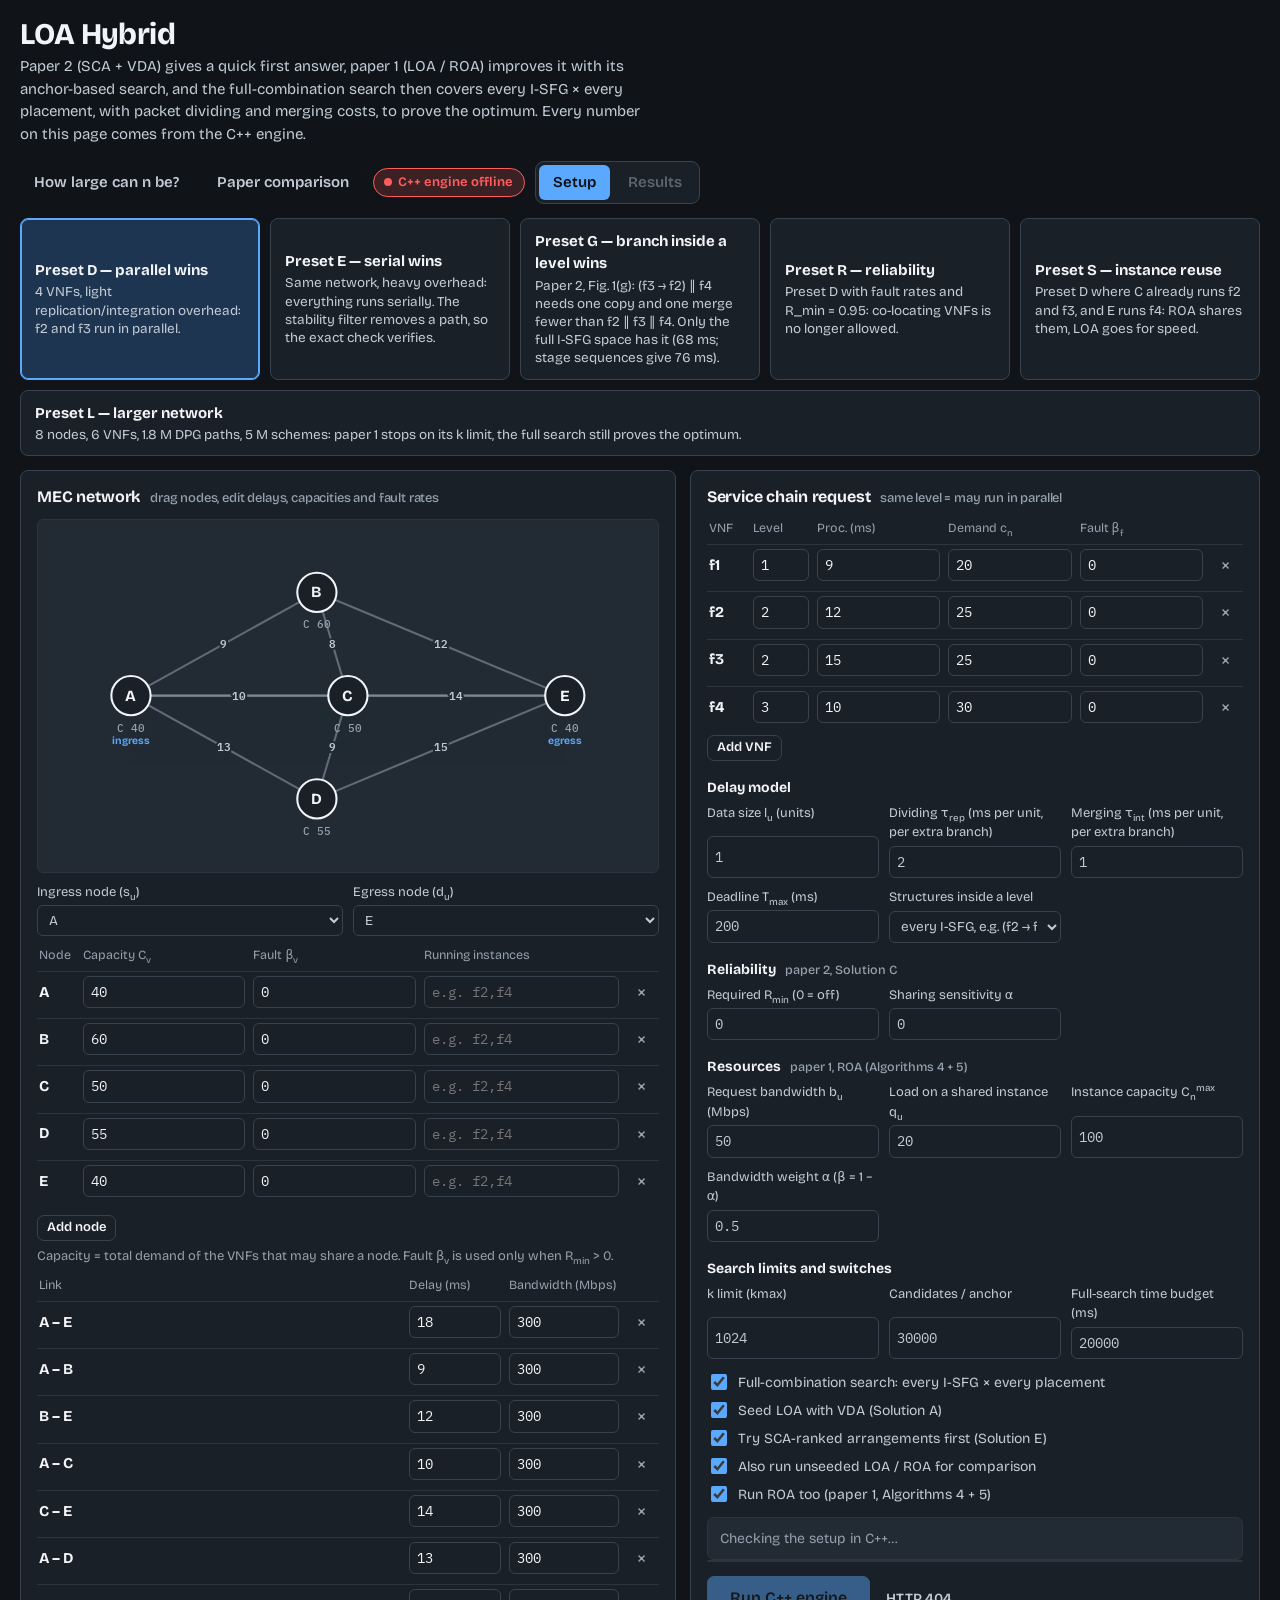
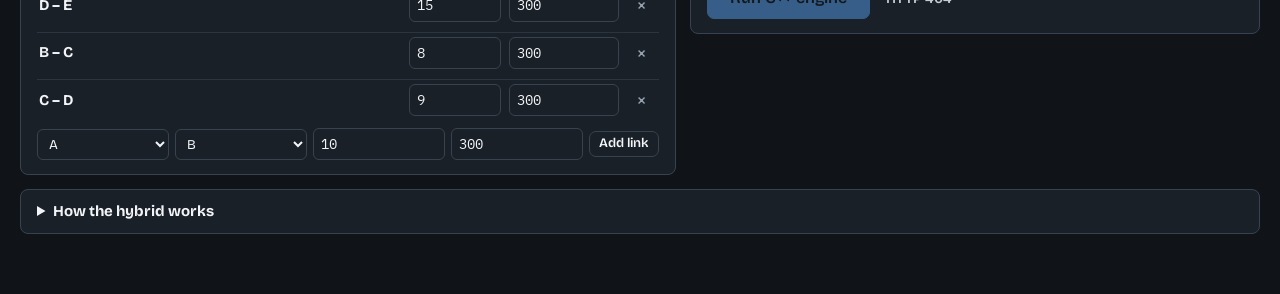
==== web/index.html @ e1541a7d "LOA hybrid: paper 1 (LOA/ROA) + paper 2 (SCA/VDA) with full-combination search C++ engine (cpp/) and" ====
<!DOCTYPE html>
<html lang="en">
<head>
  <meta charset="UTF-8">
  <meta name="viewport" content="width=device-width, initial-scale=1, viewport-fit=cover">
  <title>LOA Hybrid</title>
  <meta name="description" content="Paper 1 (LOA / ROA) merged with paper 2 (I-SFG, SCA + VDA): enter a MEC network and service chain, the C++ engine searches every I-SFG × placement and certifies the optimum.">

  <!-- Fonts -->
  <link rel="preconnect" href="https://fonts.googleapis.com">
  <link href="https://fonts.googleapis.com/css2?family=Bricolage+Grotesque:opsz,wght@12..96,400;12..96,600;12..96,700;12..96,750&family=IBM+Plex+Mono:wght@500;600;700&display=swap" rel="stylesheet">

  <!-- Styles -->
  <link rel="stylesheet" href="css/styles.css">
</head>
<body>
<div class="wrap">

  <!-- ═══════════════════════ HEADER ═══════════════════════ -->
  <header class="top">
    <div>
      <h1>LOA Hybrid</h1>
      <p>Paper 2 (SCA + VDA) gives a quick first answer, paper 1 (LOA / ROA) improves it with
        its anchor-based search, and the full-combination search then covers every I-SFG
        × every placement, with packet dividing and merging costs, to prove the optimum.
        Every number on this page comes from the C++ engine.</p>
    </div>
    <div class="topright">
      <a class="navlink" href="feasibility.html">How large can n be?</a>
      <a class="navlink" href="results.html">Paper comparison</a>
      <span class="engine" id="engine" data-state="wait">Checking C++ engine…</span>
      <nav class="modes" aria-label="View">
        <button id="modeSetup" aria-current="true">Setup</button>
        <button id="modeResult" disabled>Results</button>
      </nav>
    </div>
  </header>

  <!-- ═══════════════════════ SETUP ════════════════════════ -->
  <section id="setup">

    <!-- Preset Cards -->
    <div class="presets" id="presets"></div>

    <div class="grid2">

      <!-- Network Editor -->
      <section class="panel">
        <h2>MEC network <small>drag nodes, edit delays, capacities and fault rates</small></h2>
        <svg id="netEdit" class="canvas edit" viewBox="0 0 600 340"
             role="img" aria-label="MEC network editor"></svg>
        <div class="endpoints">
          <label><span>Ingress node (s<sub>u</sub>)</span>
            <select class="num" id="selSrc" data-bind="src"></select>
          </label>
          <label><span>Egress node (d<sub>u</sub>)</span>
            <select class="num" id="selDst" data-bind="dst"></select>
          </label>
        </div>
        <div class="rows" id="nodeRows"></div>
        <div class="hint">Capacity = total demand of the VNFs that may share a node. Fault β<sub>v</sub> is used only when R<sub>min</sub> &gt; 0.</div>
        <div class="rows" id="linkRows"></div>
        <div class="addrow" id="linkAdd"></div>
      </section>

      <!-- Service Chain Editor -->
      <section class="panel">
        <h2>Service chain request <small>same level = may run in parallel</small></h2>
        <div class="rows" id="vnfRows"></div>
        <div class="addrow">
          <button class="btn sm" data-act="addVnf">Add VNF</button>
        </div>

        <h3 class="subh">Delay model</h3>
        <div class="params" id="params"></div>

        <h3 class="subh">Reliability <small>paper 2, Solution C</small></h3>
        <div class="params" id="relParams"></div>

        <h3 class="subh">Resources <small>paper 1, ROA (Algorithms 4 + 5)</small></h3>
        <div class="params" id="resParams"></div>

        <h3 class="subh">Search limits and switches</h3>
        <div class="params" id="limParams"></div>
        <div class="toggles" id="toggles"></div>

        <div class="summary" id="summary"></div>
        <div class="tbl-wrap" id="space"></div>
        <div style="margin-top:14px">
          <button class="btn primary big" id="runBtn" data-act="run">Run C++ engine</button>
          <span class="runmsg" id="runMsg"></span>
        </div>
      </section>

    </div><!-- .grid2 -->
  </section><!-- #setup -->

  <!-- ═══════════════════════ RESULTS ══════════════════════ -->
  <section id="result" hidden>

    <!-- Bar -->
    <div class="deck">
      <button class="btn" data-act="toSetup">Back to setup</button>
      <button class="btn primary" data-act="run">Run again</button>
      <span class="sp"></span>
      <span class="count" id="runInfo"></span>
    </div>

    <!-- Key stats -->
    <div class="stats" id="stats"></div>

    <div class="dgrid">
      <!-- Left column -->
      <div class="stack">
        <section class="panel narr" id="cert"></section>
        <section class="panel">
          <div class="tabs" id="tabs"></div>
          <div class="vis" id="vis"></div>
        </section>
      </div>

      <!-- Right column -->
      <div class="stack">
        <section class="panel lm" id="lm"></section>
        <section class="panel">
          <h2>Improved solution flow <small>what ran, in which C++ file</small></h2>
          <div id="flow"></div>
        </section>
      </div>
    </div>

    <!-- ROA: resource-minimising scheme -->
    <div class="dgrid mt" id="roaGrid">
      <section class="panel narr" id="certRes"></section>
      <section class="panel lm" id="lmRes"></section>
    </div>

    <!-- Full-combination search -->
    <section class="panel mt" id="fullPanel">
      <h2>Full-combination search <small>every I-SFG × every placement, branch and bound (full.cpp)</small></h2>
      <div id="full"></div>
    </section>

    <!-- Comparison -->
    <section class="panel mt">
      <h2>Paper 1 vs paper 2 vs full search <small>latency from evalScheme(), resources from resourceCost()</small></h2>
      <div class="tbl-wrap" id="cmp"></div>
    </section>

    <div class="grid2 mt">
      <!-- Seed effect -->
      <section class="panel">
        <h2>Effect of the VDA seed <small>Solution A: LOA with vs without the seed</small></h2>
        <div id="seedFx"></div>
      </section>

      <!-- LOA trace -->
      <section class="panel">
        <h2>Search trace <small>events reported by loa.cpp (LOA and ROA)</small></h2>
        <div class="tabs" id="traceTabs"></div>
        <div class="tbl-wrap" id="trace"></div>
      </section>
    </div>

    <!-- Raw report -->
    <details class="notes">
      <summary>Raw C++ report (JSON returned by /api/run)</summary>
      <pre class="raw" id="raw"></pre>
    </details>

  </section><!-- #result -->

  <!-- ═══════════════════════ NOTES ════════════════════════ -->
  <details class="notes">
    <summary>How the hybrid works</summary>
    <ul>
      <li><b>1. Model</b> (<code>model.cpp</code>): Floyd-Warshall shortest delays, dependency levels,
        every I-SFG of each level (series-parallel: e.g. (f2 → f3) ∥ f4, paper 2 Fig. 1), and the
        number of DPG paths. Latency = longest branch of link delay + μ·l<sub>u</sub> +
        (out − 1)·τ<sub>rep</sub>·l<sub>u</sub> (dividing) + (in − 1)·τ<sub>int</sub>·l<sub>u</sub> (merging).</li>
      <li><b>2. Seed</b> (<code>sca_vda.cpp</code>): SCA picks the I-SFG with the lowest
        placement-free delay; VDA places VNFs greedily near their predecessors.</li>
      <li><b>3. LOA / ROA</b> (<code>loa.cpp</code>, paper 1): k cheapest DPG paths → feasibility →
        stability filter → coverage → anchors → prune when the next path is costlier than the best.
        The anchor's VNFs keep their hosts, so only part of the space is looked at.</li>
      <li><b>4. Full search</b> (<code>full.cpp</code>): every I-SFG (in order of its placement-free
        delay) × every placement, branch and bound, starting from the best of steps 2 and 3.</li>
      <li><b>5. Certify</b> (<code>hybrid.cpp</code>):
        <i>Optimal</i> when the full search finished;
        <i>Optimal (proven)</i> when it hit its time budget but LOA stopped on its own bound (latency only);
        <i>Bounded</i> otherwise: the best scheme found, with paper 2's Theorem 1 bound.</li>
    </ul>
  </details>

</div><!-- .wrap -->

<!-- ═══════════════════════ SCRIPTS ══════════════════════════ -->
<!--
  Load order matters — each file depends on the globals from the file above it:
    presets.js  → PRESETS
    api.js      → checkEngine, runEngine        (talks to the C++ server)
    render.js   → result renderers              (reads REPORT, RUNCFG)
    ui.js       → setup forms + event delegation
    main.js     → global state + bootstrap
-->
<script src="data/presets.js"></script>
<script src="js/api.js"></script>
<script src="js/render.js"></script>
<script src="js/ui.js"></script>
<script src="js/main.js"></script>

</body>
</html>
---- web/css/styles.css ----
/* =============================================================
   LOA Hybrid - styles
   Dark (night) theme is the default. Add data-theme="light" on
   <html> to get the light colours back.
   ============================================================= */

:root {
  box-sizing: border-box;
  padding-top: env(safe-area-inset-top, 0px);
  padding-bottom: env(safe-area-inset-bottom, 0px);
  color-scheme: dark;

  --bg: #101418;
  --grid: transparent;
  --panel: #1a2027;
  --panel2: #222a33;
  --ink: #f2f4f7;
  --ink2: #c3ccd6;
  --ink3: #95a1ae;
  --rule: #39434f;
  --rule2: #2c353f;
  --brand: #5aa9ff;
  --brand-soft: #1d3550;
  --on-brand: #0b0f13;
  --anchor: #ff9640;
  --anchor-soft: #47301c;
  --teal: #2fe0d2;
  --teal-soft: #163f3c;
  --violet: #b99bff;
  --violet-soft: #33295a;
  --pnew: #ff6fae;
  --pnew-soft: #4d2236;
  --best: #5ee06a;
  --best-soft: #1b4223;
  --omega: #ff5c5c;
  --omega-soft: rgba(255, 92, 92, .18);
  --conf: #ffd23f;
  --conf-soft: #4a3e14;
  --infeas: #8e9aa8;
  --infeas-soft: #262e38;
  --shadow: none;
}

:root[data-theme="light"] {
  color-scheme: light;
  --bg: #EDF0F4;
  --grid: transparent;
  --panel: #FFFFFF;
  --panel2: #F4F6F9;
  --ink: #121C2A;
  --ink2: #465568;
  --ink3: #6B7888;
  --rule: #D3DAE3;
  --rule2: #E6EBF1;
  --brand: #1f5fd6;
  --brand-soft: #E3E8FB;
  --on-brand: #FFFFFF;
  --anchor: #E0520C;
  --anchor-soft: #FCE9DE;
  --teal: #0B8A84;
  --teal-soft: #DDF2F0;
  --violet: #6C47D6;
  --violet-soft: #EAE4FA;
  --pnew: #C2255C;
  --pnew-soft: #F9E1EA;
  --best: #1B9A49;
  --best-soft: #DDF3E5;
  --omega: #D64545;
  --omega-soft: rgba(214, 69, 69, .10);
  --conf: #B98100;
  --conf-soft: #F8EDCB;
  --infeas: #8B96A5;
  --infeas-soft: #ECEFF3;
  --shadow: none;
}

/* ---------- Base Reset ---------- */
*, *::before, *::after { box-sizing: inherit; }

html {
  scroll-padding-top: env(safe-area-inset-top, 0px);
  -webkit-text-size-adjust: 100%;
}

body {
  margin: 0;
  background: var(--bg);
  color: var(--ink);
  background-image:
    linear-gradient(var(--grid) 1px, transparent 1px),
    linear-gradient(90deg, var(--grid) 1px, transparent 1px);
  background-size: 24px 24px;
  font: 15px/1.5 "Bricolage Grotesque", ui-sans-serif, system-ui, -apple-system, "Segoe UI", Roboto, sans-serif;
  font-optical-sizing: auto;
}

code, .mono, .hop, .pc, .ln, .tx {
  font-family: "IBM Plex Mono", ui-monospace, SFMono-Regular, Menlo, Consolas, monospace;
}

h1, h2, h3, p { margin: 0; }
button, input, select { font: inherit; color: inherit; }
button { cursor: pointer; }
:focus-visible { outline: 2px solid var(--brand); outline-offset: 2px; }
sub, sup { line-height: 0; font-size: .75em; }
[hidden] { display: none !important; }

/* ---------- Layout ---------- */
.wrap {
  max-width: 1480px;
  margin: 0 auto;
  padding: 18px 20px 60px;
}

.top {
  display: flex;
  align-items: flex-end;
  justify-content: space-between;
  gap: 16px;
  flex-wrap: wrap;
  margin-bottom: 14px;
}

.top h1 {
  font-size: 30px;
  font-weight: 750;
  letter-spacing: -.02em;
  line-height: 1.1;
}

.top p {
  color: var(--ink2);
  max-width: 62ch;
  margin-top: 4px;
}

/* ---------- View Mode Toggle ---------- */
.modes {
  display: flex;
  gap: 4px;
  background: var(--panel);
  border: 1px solid var(--rule);
  border-radius: 9px;
  padding: 3px;
}

.modes button {
  border: 0;
  background: none;
  padding: 6px 14px;
  border-radius: 6px;
  font-weight: 600;
  color: var(--ink2);
}

.modes button[aria-current="true"] {
  background: var(--brand);
  color: var(--on-brand);
}

.modes button:disabled {
  opacity: .4;
  cursor: default;
}

/* ---------- Panel ---------- */
.panel {
  background: var(--panel);
  border: 1px solid var(--rule);
  border-radius: 8px;
  padding: 14px 16px;
  box-shadow: var(--shadow);
}

.panel > h2 {
  font-size: 16px;
  font-weight: 700;
  letter-spacing: -.01em;
  margin-bottom: 10px;
}

.panel h2 small {
  font-weight: 500;
  color: var(--ink3);
  font-size: 13px;
  margin-left: 6px;
}

.muted { color: var(--ink3); }

.grid2 {
  display: grid;
  grid-template-columns: minmax(0, 1.15fr) minmax(0, 1fr);
  gap: 14px;
  align-items: start;
}

.stack {
  display: grid;
  gap: 14px;
}

/* ---------- Buttons ---------- */
.btn {
  border: 1px solid var(--rule);
  background: var(--panel);
  border-radius: 7px;
  padding: 7px 13px;
  font-weight: 600;
  line-height: 1.2;
}

.btn:hover { border-color: var(--ink3); }
.btn.primary { background: var(--brand); border-color: var(--brand); color: var(--on-brand); }
.btn.primary:hover { filter: brightness(1.08); }
.btn.big { padding: 11px 22px; font-size: 16px; }
.btn:disabled { opacity: .45; cursor: default; }
.btn.sm { padding: 4px 9px; font-size: 13px; }
.btn.ghost { border-color: transparent; background: transparent; color: var(--ink2); }
.btn.ghost:hover { background: var(--panel2); }

/* ---------- Setup Section ---------- */
.presets {
  display: flex;
  gap: 10px;
  flex-wrap: wrap;
  margin-bottom: 14px;
}

.preset {
  flex: 1 1 240px;
  text-align: left;
  background: var(--panel);
  border: 1px solid var(--rule);
  border-radius: 8px;
  padding: 11px 14px;
}

.preset b { display: block; font-size: 15px; }

.preset span {
  color: var(--ink2);
  font-size: 13.5px;
  line-height: 1.35;
  display: block;
  margin-top: 2px;
}

.preset[aria-pressed="true"] {
  border-color: var(--brand);
  box-shadow: inset 0 0 0 1px var(--brand);
  background: var(--brand-soft);
}

/* ---------- Network Canvas ---------- */
.canvas {
  width: 100%;
  height: auto;
  display: block;
  background: var(--panel2);
  border: 1px solid var(--rule2);
  border-radius: 6px;
  touch-action: none;
}

/* ---------- Form Rows ---------- */
.rows { display: grid; gap: 6px; margin-top: 10px; }

.rowh {
  display: grid;
  gap: 8px;
  align-items: center;
  color: var(--ink3);
  font-size: 12.5px;
  padding: 0 2px;
}

.r {
  display: grid;
  gap: 8px;
  align-items: center;
  padding: 4px 2px;
  border-top: 1px solid var(--rule2);
}

.rn { grid-template-columns: 36px 1fr 30px; }
.rl { grid-template-columns: 1fr 92px 30px; }
.rv { grid-template-columns: 36px 64px 1fr 1fr 30px; }
.nm { font-weight: 700; }

.num {
  width: 100%;
  min-width: 0;
  border: 1px solid var(--rule);
  background: var(--panel);
  border-radius: 6px;
  padding: 5px 7px;
  font-family: "IBM Plex Mono", monospace;
  font-size: 13.5px;
}

select.num { font-family: inherit; }

.x {
  border: 0;
  background: none;
  color: var(--ink3);
  font-size: 18px;
  line-height: 1;
  border-radius: 5px;
  height: 26px;
}

.x:hover { background: var(--panel2); color: var(--omega); }

.addrow {
  display: flex;
  gap: 6px;
  align-items: center;
  margin-top: 8px;
  flex-wrap: wrap;
}

.addrow .num { width: auto; flex: 1 1 60px; }

.endpoints {
  display: grid;
  grid-template-columns: 1fr 1fr;
  gap: 10px;
  margin-top: 10px;
}

.endpoints label, .params label {
  display: grid;
  gap: 3px;
  font-size: 13px;
  color: var(--ink2);
}

.params {
  display: grid;
  grid-template-columns: repeat(3, 1fr);
  gap: 10px;
  margin-top: 12px;
}

.summary {
  margin-top: 12px;
  padding: 10px 12px;
  border-radius: 7px;
  background: var(--panel2);
  border: 1px solid var(--rule2);
  font-size: 14px;
}

.summary .dep {
  font-family: "IBM Plex Mono", monospace;
  font-size: 15px;
  font-weight: 500;
  margin: 2px 0 6px;
}

.err { color: var(--omega); font-weight: 600; }
.warn { color: var(--conf); }
.hint { font-size: 13px; color: var(--ink3); margin-top: 6px; }

/* ---------- Network SVG ---------- */
.lk { stroke: var(--ink3); stroke-width: 2; opacity: .55; }

.lkl {
  font: 600 11px "IBM Plex Mono", monospace;
  fill: var(--ink2);
  paint-order: stroke;
  stroke: var(--panel2);
  stroke-width: 4px;
  stroke-linejoin: round;
  text-anchor: middle;
}

.nd circle { fill: var(--panel); stroke: var(--ink); stroke-width: 2; }
.nd .nn { font: 700 15px "Bricolage Grotesque", sans-serif; fill: var(--ink); text-anchor: middle; dominant-baseline: central; }
.nd .cp { font: 500 10.5px "IBM Plex Mono", monospace; fill: var(--ink3); text-anchor: middle; }
.nd .role { font: 700 10px "Bricolage Grotesque", sans-serif; fill: var(--brand); text-anchor: middle; }
.nd.over circle { stroke: var(--omega); }
.nd .use { font: 600 10.5px "IBM Plex Mono", monospace; fill: var(--ink2); text-anchor: middle; }
.nd .use.bad { fill: var(--omega); }
.canvas.edit .nd { cursor: grab; }

.rt { stroke: var(--ink); stroke-width: 6; stroke-linecap: round; opacity: .28; }
.rt.hl { stroke: var(--anchor); opacity: .55; }
.rt.hv { stroke: var(--brand); opacity: .6; }
.rt.sch { stroke: var(--best); stroke-width: 4; opacity: .35; }
.rt.crit { stroke: var(--best); stroke-width: 7; opacity: .7; }

.bdg rect { fill: var(--ink); }
.bdg text { fill: var(--panel); font: 600 10.5px "IBM Plex Mono", monospace; text-anchor: middle; dominant-baseline: central; }
.bdg.hl rect { fill: var(--anchor); }
.bdg.hv rect { fill: var(--brand); }
.bdg.sch rect { fill: var(--best); }
.bdg.hl text, .bdg.hv text, .bdg.sch text { fill: var(--on-brand); }

/* ---------- Walkthrough Transport Deck ---------- */
.deck {
  position: sticky;
  top: env(safe-area-inset-top, 0px);
  z-index: 5;
  background: var(--panel);
  border: 1px solid var(--rule);
  border-radius: 8px;
  padding: 10px 12px;
  display: flex;
  gap: 8px;
  align-items: center;
  flex-wrap: wrap;
  margin-bottom: 10px;
}

.deck .sp { flex: 1; }

.deck select {
  border: 1px solid var(--rule);
  background: var(--panel);
  border-radius: 6px;
  padding: 5px 6px;
}

.seg2 {
  display: flex;
  border: 1px solid var(--rule);
  border-radius: 7px;
  overflow: hidden;
}

.seg2 button {
  border: 0;
  background: var(--panel);
  padding: 6px 10px;
  font-size: 13px;
  font-weight: 600;
  color: var(--ink2);
}

.seg2 button[aria-pressed="true"] {
  background: var(--brand-soft);
  color: var(--brand);
}

.count {
  font-weight: 650;
  font-variant-numeric: tabular-nums;
  color: var(--ink2);
  min-width: 74px;
  text-align: right;
}

/* ---------- Scrubber Timeline ---------- */
.scrub {
  display: flex;
  gap: 2px;
  align-items: flex-end;
  height: 26px;
  margin: 0 0 10px;
  padding: 0 2px;
}

.scrub button {
  flex: 1 1 0;
  min-width: 3px;
  border: 0;
  padding: 0;
  border-radius: 2px;
  background: var(--rule);
  height: 12px;
}

.scrub button.k { height: 20px; }
.scrub button.e-kdouble { background: var(--conf); }
.scrub button.e-update { background: var(--best); }
.scrub button.e-stop, .scrub button.e-reject { background: var(--omega); }
.scrub button.done { opacity: .55; }
.scrub button.cur { outline: 2px solid var(--ink); outline-offset: 1px; height: 26px; opacity: 1; }
.scrub button.rs { margin-left: 5px; }

/* ---------- Stats Row ---------- */
.stats {
  display: flex;
  gap: 8px;
  flex-wrap: wrap;
  margin-bottom: 10px;
}

.stat {
  background: var(--panel);
  border: 1px solid var(--rule);
  border-radius: 7px;
  padding: 5px 11px;
  display: flex;
  gap: 8px;
  align-items: baseline;
}

.stat span { color: var(--ink3); font-size: 12.5px; }
.stat b { font-size: 16px; font-variant-numeric: tabular-nums; }
.stat.best b { color: var(--best); }
.stat.lb b { color: var(--violet); }
.stat .bad { color: var(--omega); }

/* ---------- Demo Grid ---------- */
.dgrid {
  display: grid;
  grid-template-columns: minmax(0, 1.3fr) minmax(0, 1fr);
  gap: 14px;
  align-items: start;
}

/* ---------- Narrator Panel ---------- */
.narr { border-left: 5px solid var(--brand); }
.narr.A2 { border-left-color: var(--violet); }

.narr .ph {
  display: flex;
  gap: 8px;
  align-items: center;
  flex-wrap: wrap;
  margin-bottom: 6px;
}

.pill {
  font-size: 12.5px;
  font-weight: 650;
  padding: 2px 9px;
  border-radius: 99px;
  background: var(--brand-soft);
  color: var(--brand);
}

.narr.A2 .pill { background: var(--violet-soft); color: var(--violet); }

.tag {
  font-size: 12.5px;
  font-weight: 700;
  padding: 2px 9px;
  border-radius: 99px;
}

.tag.kdouble { background: var(--conf-soft); color: var(--conf); }
.tag.update { background: var(--best-soft); color: var(--best); }
.tag.stop, .tag.reject { background: var(--omega-soft); color: var(--omega); }

.narr h3 {
  font-size: 21px;
  font-weight: 720;
  letter-spacing: -.015em;
  line-height: 1.2;
  margin-bottom: 6px;
}

.narr .body { font-size: 15px; line-height: 1.55; }
.narr .body b { font-weight: 680; }
.narr .body code { background: var(--panel2); padding: 0 4px; border-radius: 4px; font-size: .9em; }

.warnline { color: var(--conf); font-weight: 600; }

.watch {
  margin-top: 9px;
  padding: 7px 10px;
  background: var(--panel2);
  border-radius: 6px;
  color: var(--ink2);
  font-size: 14px;
}

.watch b { color: var(--ink); }

.skipnote { font-size: 12.5px; color: var(--ink3); margin-bottom: 6px; }

.cand {
  display: flex;
  gap: 8px;
  flex-wrap: wrap;
  margin-top: 10px;
  align-items: stretch;
}

.cand .c {
  border: 1px solid var(--rule);
  border-radius: 6px;
  padding: 5px 10px;
  background: var(--panel2);
}

.cand .c span { display: block; font-size: 12px; color: var(--ink3); }
.cand .c b { font-size: 15px; font-variant-numeric: tabular-nums; }
.cand .c.wide { flex: 1 1 260px; }
.cand .c.wide b { font: 500 12.5px "IBM Plex Mono", monospace; line-height: 1.5; }

.bf { margin-top: 10px; font-size: 14px; }

/* ---------- Visualisation Tabs ---------- */
.tabs {
  display: flex;
  gap: 4px;
  margin-bottom: 8px;
}

.tabs button {
  border: 1px solid var(--rule);
  background: var(--panel);
  padding: 5px 12px;
  border-radius: 6px;
  font-weight: 600;
  font-size: 13.5px;
  color: var(--ink2);
}

.tabs button[aria-pressed="true"] {
  background: var(--brand-soft);
  color: var(--brand);
  border-color: var(--brand);
}

.vis svg { width: 100%; height: auto; display: block; max-height: 430px; }
.vis .cap { font-size: 13px; color: var(--ink3); margin-top: 6px; }

/* ---------- Cost Ruler SVG ---------- */
.ax { stroke: var(--ink3); stroke-width: 1.5; }
.tk { stroke: var(--ink3); stroke-width: 1; }
.tkl { font: 500 10.5px "IBM Plex Mono", monospace; fill: var(--ink3); text-anchor: middle; }
.dot { stroke-width: 1.5; }
.dot.raw { fill: var(--panel); stroke: var(--ink3); }
.dot.feas, .dot.stable { fill: var(--ink2); stroke: var(--ink2); }
.dot.infeas { fill: var(--infeas-soft); stroke: var(--infeas); }
.dot.confl { fill: var(--conf-soft); stroke: var(--conf); }
.dot.astar { fill: var(--violet); stroke: var(--violet); }
.dot.inA { fill: var(--teal); stroke: var(--teal); }
.dot.anchor { fill: var(--anchor); stroke: var(--anchor); }
.dot.pnew { fill: var(--panel); stroke: var(--pnew); stroke-width: 2.5; stroke-dasharray: 2.5 2; }
.dot.hover { stroke: var(--brand); stroke-width: 3; }
.dot.om { opacity: .5; }

.rl-best { stroke: var(--best); stroke-width: 2.5; }
.rl-lb { stroke: var(--violet); stroke-width: 2; stroke-dasharray: 5 4; }
.rl-win { stroke: var(--ink3); stroke-width: 1.2; stroke-dasharray: 1 4; }

.lab { font: 700 11.5px "Bricolage Grotesque", sans-serif; text-anchor: middle; }
.lab.best { fill: var(--best); }
.lab.lb { fill: var(--violet); }
.lab.win { fill: var(--ink3); font-weight: 600; }
.lab.om { fill: var(--omega); }
.lab.id { font: 600 10px "IBM Plex Mono", monospace; }

.legend {
  display: flex;
  gap: 4px 14px;
  flex-wrap: wrap;
  margin-top: 6px;
  font-size: 12.5px;
  color: var(--ink2);
}

.legend i {
  display: inline-block;
  width: 10px;
  height: 10px;
  border-radius: 50%;
  margin-right: 5px;
  vertical-align: -1px;
  border: 1.5px solid;
}

.legend .l-raw { background: var(--panel); border-color: var(--ink3); }
.legend .l-ok { background: var(--ink2); border-color: var(--ink2); }
.legend .l-rej { background: var(--infeas-soft); border-color: var(--infeas); }
.legend .l-conf { background: var(--conf-soft); border-color: var(--conf); }
.legend .l-astar { background: var(--violet); border-color: var(--violet); }
.legend .l-A { background: var(--teal); border-color: var(--teal); }
.legend .l-anchor { background: var(--anchor); border-color: var(--anchor); }
.legend .l-pnew { background: var(--panel); border-color: var(--pnew); border-style: dashed; }

/* ---------- DPG SVG ---------- */
.band { fill: var(--panel2); stroke: var(--rule2); }
.bandl { font: 600 11px "Bricolage Grotesque", sans-serif; fill: var(--ink3); }
.ph1 { font: 700 13px "Bricolage Grotesque", sans-serif; fill: var(--ink); text-anchor: middle; }
.ph2 { font: 500 10.5px "IBM Plex Mono", monospace; fill: var(--ink3); text-anchor: middle; }

.rep circle { fill: var(--panel); stroke: var(--rule); stroke-width: 1.5; }
.rep text { font: 600 10.5px "Bricolage Grotesque", sans-serif; fill: var(--ink3); text-anchor: middle; dominant-baseline: central; }
.rep.on circle { stroke-width: 2.5; }

.ep rect { fill: var(--ink); rx: 5; }
.ep text { fill: var(--panel); font: 700 11px "Bricolage Grotesque", sans-serif; text-anchor: middle; dominant-baseline: central; }

.pl { fill: none; stroke-width: 2; stroke-linejoin: round; stroke-linecap: round; vector-effect: non-scaling-stroke; }
.pl.raw { stroke: var(--ink3); opacity: .30; }
.pl.feas, .pl.stable { stroke: var(--ink2); opacity: .38; }
.pl.infeas { stroke: var(--infeas); stroke-dasharray: 3 4; opacity: .45; }
.pl.confl { stroke: var(--conf); opacity: .8; }
.pl.astar { stroke: var(--violet); opacity: .85; }
.pl.inA { stroke: var(--teal); opacity: .6; }
.pl.anchor { stroke: var(--anchor); stroke-width: 4; opacity: 1; }
.pl.pnew { stroke: var(--pnew); stroke-width: 3; stroke-dasharray: 7 5; opacity: 1; }
.pl.hover { stroke: var(--brand); stroke-width: 4.5; opacity: 1; }
.pl.om { opacity: .15; }

/* ---------- Path Table ---------- */
.tbl-wrap {
  max-height: 470px;
  overflow: auto;
  border: 1px solid var(--rule2);
  border-radius: 6px;
}

table.pt { width: 100%; border-collapse: collapse; font-size: 13px; }
.pt th {
  position: sticky;
  top: 0;
  background: var(--panel2);
  text-align: left;
  font-weight: 600;
  color: var(--ink3);
  font-size: 12px;
  padding: 5px 8px;
  border-bottom: 1px solid var(--rule);
}
.pt td { padding: 4px 8px; border-bottom: 1px solid var(--rule2); vertical-align: middle; }
.pt tr { border-left: 4px solid transparent; }
.pt tr:hover { background: var(--panel2); }
.pt td.id { color: var(--ink3); font-family: "IBM Plex Mono", monospace; width: 36px; }
.pt td.pc { text-align: right; font-weight: 600; width: 48px; }

.hop { white-space: nowrap; font-size: 12.5px; }
.hop b { font-weight: 600; }
.arr { color: var(--ink3); margin: 0 3px; font-style: normal; }

.pt tr.infeas td, .pt tr.confl td { color: var(--ink3); }
.pt tr.infeas .pc, .pt tr.confl .pc { text-decoration: line-through; }
.pt tr.infeas { border-left-color: var(--infeas); }
.pt tr.confl { border-left-color: var(--conf); }
.pt tr.astar { border-left-color: var(--violet); background: var(--violet-soft); }
.pt tr.inA { border-left-color: var(--teal); background: var(--teal-soft); }
.pt tr.anchor { border-left-color: var(--anchor); background: var(--anchor-soft); }
.pt tr.pnew { border-left-color: var(--pnew); background: var(--pnew-soft); }
.pt tr.om td.pc { color: var(--omega); }
.pt tr.om { box-shadow: inset 0 0 0 999px var(--omega-soft); }

.chip {
  display: inline-block;
  font-size: 11.5px;
  font-weight: 700;
  padding: 1px 7px;
  border-radius: 99px;
  white-space: nowrap;
}
.chip.infeas { background: var(--infeas-soft); color: var(--ink2); }
.chip.confl { background: var(--conf-soft); color: var(--conf); }
.chip.astar { background: var(--violet); color: var(--on-brand); }
.chip.inA { background: var(--teal); color: var(--on-brand); }
.chip.anchor { background: var(--anchor); color: var(--on-brand); }
.chip.pnew { background: var(--pnew); color: var(--on-brand); }
.chip.ok { color: var(--best); }
.tnote { font-size: 12.5px; color: var(--ink3); padding: 6px 8px; }

/* ---------- LM Card ---------- */
.lm .big {
  font-size: 34px;
  font-weight: 750;
  letter-spacing: -.02em;
  color: var(--best);
  font-variant-numeric: tabular-nums;
  line-height: 1;
}

.lm .big small { font-size: 15px; font-weight: 600; color: var(--ink3); margin-left: 3px; }
.lm .sch { font: 500 13px "IBM Plex Mono", monospace; margin: 8px 0; line-height: 1.55; }
.lm.flash { animation: fl 1.1s ease-out; }

@keyframes fl {
  0% { box-shadow: 0 0 0 3px var(--best); }
  100% { box-shadow: 0 0 0 0 transparent; }
}

.bar {
  display: flex;
  height: 12px;
  border-radius: 6px;
  overflow: hidden;
  margin: 10px 0 6px;
  background: var(--rule2);
}
.bar i { display: block; height: 100%; }
.bar .s1 { background: var(--brand); }
.bar .s2 { background: var(--teal); }
.bar .s3 { background: var(--pnew); }
.bar .s4 { background: var(--conf); }

.bl { display: flex; gap: 4px 14px; flex-wrap: wrap; font-size: 12.5px; color: var(--ink2); }
.bl i { display: inline-block; width: 9px; height: 9px; border-radius: 2px; margin-right: 5px; }

/* ---------- Scheme Diagram SVG ---------- */
.ex { margin-top: 8px; }
.ex svg { width: 100%; height: auto; display: block; }
.ex .bx { fill: var(--panel2); stroke: var(--ink3); stroke-width: 1.5; }
.ex .bx.cr { stroke: var(--best); stroke-width: 2.5; fill: var(--best-soft); }
.ex .bt { font: 700 12px "Bricolage Grotesque", sans-serif; fill: var(--ink); text-anchor: middle; }
.ex .bs { font: 500 10px "IBM Plex Mono", monospace; fill: var(--ink3); text-anchor: middle; }
.ex .ed { fill: none; stroke: var(--ink3); stroke-width: 1.2; opacity: .45; }
.ex .ed.cr { stroke: var(--best); stroke-width: 2.5; opacity: .9; }
.ex .ep2 { fill: var(--ink); }
.ex .ept { font: 700 10.5px "Bricolage Grotesque", sans-serif; fill: var(--panel); text-anchor: middle; dominant-baseline: central; }

/* ---------- Pseudocode ---------- */
.pseudo {
  display: grid;
  grid-template-columns: 1fr 1fr;
  gap: 16px;
  margin-top: 14px;
}

.pcode h2 { font-size: 15px; }

.pl2 {
  display: grid;
  grid-template-columns: 34px 1fr;
  font-size: 12.5px;
  line-height: 1.55;
  border-radius: 3px;
  color: var(--ink3);
}

.pl2 .ln { text-align: right; padding-right: 10px; color: var(--ink3); opacity: .8; }
.pl2 .tx { white-space: pre-wrap; color: var(--ink2); }
.pl2 .tx b { font-weight: 600; color: var(--ink); }
.pl2.on { background: var(--brand-soft); color: var(--ink); }
.pl2.on .tx { color: var(--ink); font-weight: 500; }
.pcode.a2 .pl2.on { background: var(--violet-soft); }
.pnote { font-size: 12.5px; color: var(--ink3); margin-top: 8px; }

/* ---------- Notes / Details ---------- */
details.notes {
  margin-top: 14px;
  background: var(--panel);
  border: 1px solid var(--rule);
  border-radius: 8px;
  padding: 10px 16px;
}

details.notes summary { cursor: pointer; font-weight: 700; }

details.notes ul {
  margin: 8px 0 2px;
  padding-left: 20px;
  color: var(--ink2);
  font-size: 14px;
}

details.notes li { margin: 4px 0; }

/* ---------- Responsive ---------- */
@media (max-width: 1050px) {
  .grid2, .dgrid, .pseudo { grid-template-columns: 1fr; }
  .params { grid-template-columns: 1fr 1fr 1fr; }
  .tbl-wrap { max-height: 340px; }
}

@media (max-width: 560px) {
  .wrap { padding: 12px 12px 50px; }
  .top h1 { font-size: 25px; }
  .rv { grid-template-columns: 30px 54px 1fr 1fr 28px; }
  .params { grid-template-columns: 1fr; }
  .deck .sp { display: none; }
  .narr h3 { font-size: 19px; }
}

@media (prefers-reduced-motion: reduce) {
  .lm.flash { animation: none; }
}

/* =============================================================
   LOA Hybrid — additions on top of the walkthrough design system
   ============================================================= */

/* ---------- Header: engine status ---------- */
.topright { display: flex; gap: 10px; align-items: center; flex-wrap: wrap; }

.engine {
  font-size: 13px;
  font-weight: 650;
  padding: 4px 11px 4px 24px;
  border-radius: 99px;
  border: 1px solid var(--rule);
  background: var(--panel);
  color: var(--ink2);
  position: relative;
}
.engine::before {
  content: "";
  position: absolute;
  left: 10px; top: 50%;
  width: 8px; height: 8px;
  margin-top: -4px;
  border-radius: 50%;
  background: var(--ink3);
}
.engine[data-state="ok"]  { color: var(--best); border-color: var(--best); background: var(--best-soft); }
.engine[data-state="ok"]::before  { background: var(--best); }
.engine[data-state="bad"] { color: var(--omega); border-color: var(--omega); background: var(--omega-soft); }
.engine[data-state="bad"]::before { background: var(--omega); }

/* ---------- Setup additions ---------- */
.subh {
  font-size: 14px;
  font-weight: 700;
  margin-top: 16px;
  color: var(--ink);
}
.subh small { font-weight: 500; color: var(--ink3); font-size: 12.5px; margin-left: 6px; }
.subh + .params { margin-top: 6px; }

.rn2 { grid-template-columns: 36px 1fr 1fr 30px; }
.rv2 { grid-template-columns: 36px 56px 1fr 1fr 1fr 30px; }

.toggles { display: grid; gap: 6px; margin-top: 12px; font-size: 14px; color: var(--ink2); }
.tg { display: flex; gap: 8px; align-items: center; cursor: pointer; }
.tg input { accent-color: var(--brand); width: 16px; height: 16px; }

.runmsg { margin-left: 12px; font-size: 14px; color: var(--ink2); }

/* ---------- Results ---------- */
.mt { margin-top: 14px; }
.sm { font-size: 12.5px; }

.narr.cert-ok   { border-left-color: var(--best); }
.narr.cert-warn { border-left-color: var(--conf); }
.narr.cert-bad  { border-left-color: var(--omega); }
.tag.cert-ok   { background: var(--best-soft); color: var(--best); }
.tag.cert-warn { background: var(--conf-soft); color: var(--conf); }
.tag.cert-bad  { background: var(--omega-soft); color: var(--omega); }

.reasons { margin: 8px 0 0; padding-left: 20px; color: var(--ink2); font-size: 14px; }
.reasons li { margin: 2px 0; }

/* Flow timeline */
.flow { list-style: none; margin: 0; padding: 0; display: grid; gap: 0; }
.flow li {
  display: grid;
  grid-template-columns: 28px 1fr;
  gap: 10px;
  padding: 8px 0;
  border-top: 1px solid var(--rule2);
  position: relative;
}
.flow li:first-child { border-top: 0; }
.flow .fn {
  width: 24px; height: 24px;
  border-radius: 50%;
  background: var(--brand-soft);
  color: var(--brand);
  font-weight: 700;
  font-size: 13px;
  display: grid;
  place-items: center;
}
.flow b { font-weight: 680; }
.flow .ftime { float: right; font: 600 12px "IBM Plex Mono", monospace; color: var(--ink3); }
.flow .ffile { font-size: 12px; color: var(--ink3); margin-top: 1px; }
.flow .ffile code { background: var(--panel2); padding: 0 4px; border-radius: 4px; }
.flow .fsum { font-size: 13.5px; color: var(--ink2); margin-top: 2px; }

/* Comparison table */
.cmp td { vertical-align: top; padding-top: 7px; padding-bottom: 7px; }
.cmp .hop { white-space: normal; font-family: "IBM Plex Mono", monospace; font-size: 12px; }
.cmp td.pc { white-space: nowrap; }
.pt td.good { color: var(--best); }
.pt td.badv { color: var(--omega); }

/* Raw JSON */
pre.raw {
  max-height: 420px;
  overflow: auto;
  margin: 10px 0 4px;
  padding: 10px 12px;
  background: var(--panel2);
  border: 1px solid var(--rule2);
  border-radius: 6px;
  font: 500 12px/1.5 "IBM Plex Mono", monospace;
  color: var(--ink2);
}

@media (max-width: 560px) {
  .rv2 { grid-template-columns: 28px 46px 1fr 1fr 1fr 26px; }
  .rn2 { grid-template-columns: 28px 1fr 1fr 26px; }
  .topright { width: 100%; justify-content: space-between; }
  .cmp th:nth-child(4), .cmp td:nth-child(4) { display: none; }
}

/* Keep long values inside the phone viewport */
.stat { max-width: 100%; min-width: 0; }
.stat b { overflow-wrap: anywhere; }
.flow li > div { min-width: 0; }
.flow .ffile, .flow .fsum { overflow-wrap: anywhere; }
.grid2 > *, .dgrid > * { min-width: 0; }

/* =============================================================
   Paper comparison page (results.html)
   Series palette: validated categorical slots 1–5 (light + dark).
   ============================================================= */
:root { --sr1: #4da3ff; --sr2: #ff8a3d; --sr3: #3ddc84; --sr4: #ffd23f; --sr5: #ff6fae; }
:root[data-theme="light"] { --sr1: #2a78d6; --sr2: #eb6834; --sr3: #1baf7a; --sr4: #c98500; --sr5: #e87ba4; }

a.navlink {
  padding: 6px 14px; border-radius: 6px; font-weight: 600; color: var(--ink2); text-decoration: none;
}
a.navlink[aria-current="true"] { background: var(--brand); color: var(--on-brand); }

.chart { width: 100%; height: auto; display: block; margin-top: 6px; }
.chart .gl { stroke: var(--rule2); stroke-width: 1; }
.chart .yl { font: 500 11px "IBM Plex Mono", monospace; fill: var(--ink3); text-anchor: end; }
.chart .xl { font: 500 11px "IBM Plex Mono", monospace; fill: var(--ink3); text-anchor: middle; }
.chart .axt { font: 600 12px "Bricolage Grotesque", sans-serif; fill: var(--ink2); text-anchor: middle; }
.chart .ln { fill: none; stroke-width: 2; stroke-linejoin: round; stroke-linecap: round; }
.chart .mk { stroke: var(--panel); stroke-width: 2; }
.chart .ln.paper { stroke: var(--ink); stroke-dasharray: 5 4; stroke-width: 1.5; }
.chart .mk.paper { fill: var(--panel); stroke: var(--ink); stroke-width: 2; }
.chart .cross { stroke: var(--ink3); stroke-width: 1; stroke-dasharray: 3 3; }
.chart .hit { fill: transparent; cursor: crosshair; }
.ln.s1 { stroke: var(--sr1); } .mk.s1 { fill: var(--sr1); }
.ln.s2 { stroke: var(--sr2); } .mk.s2 { fill: var(--sr2); }
.ln.s3 { stroke: var(--sr3); } .mk.s3 { fill: var(--sr3); }
.ln.s4 { stroke: var(--sr4); } .mk.s4 { fill: var(--sr4); }
.ln.s5 { stroke: var(--sr5); } .mk.s5 { fill: var(--sr5); }

.clegend { display: flex; flex-wrap: wrap; gap: 4px 16px; font-size: 13px; color: var(--ink2); }
.sw { display: inline-block; width: 14px; height: 3px; border-radius: 2px; margin-right: 6px; vertical-align: 3px; }
.sw.s1 { background: var(--sr1); } .sw.s2 { background: var(--sr2); } .sw.s3 { background: var(--sr3); }
.sw.s4 { background: var(--sr4); } .sw.s5 { background: var(--sr5); }
.sw.paper { width: 9px; height: 9px; border: 2px solid var(--ink); background: var(--panel); transform: rotate(45deg); vertical-align: 0; margin-right: 8px; }

details.tview { margin-top: 8px; }
details.tview summary { cursor: pointer; font-weight: 600; font-size: 13.5px; color: var(--ink2); margin-bottom: 6px; }
.pt td.pc { font-variant-numeric: tabular-nums; }

.tip {
  position: fixed; z-index: 20; pointer-events: none;
  background: var(--panel); border: 1px solid var(--rule); border-radius: 7px;
  box-shadow: 0 4px 16px rgba(0,0,0,.12);
  padding: 8px 10px; font-size: 12.5px; min-width: 190px; color: var(--ink);
}
.tip b { display: block; margin-bottom: 4px; }
.tip div { display: flex; align-items: center; gap: 4px; }
.tip div span { margin-left: auto; font: 600 12px "IBM Plex Mono", monospace; padding-left: 12px; }
#summary.tbl-wrap { max-height: none; }
#summary td.pc, #summary th { white-space: nowrap; }

/* ROA additions: extra form columns */
.rn3 { grid-template-columns: 36px 1fr 1fr 1.2fr 30px; }
.rl2 { grid-template-columns: 1fr 92px 110px 30px; }
.bdg.reu rect { fill: var(--teal); }
.bdg.reu text { fill: var(--on-brand); }
@media (max-width: 560px) {
  .rn3 { grid-template-columns: 26px 1fr 1fr 1.2fr 26px; }
  .rl2 { grid-template-columns: 1fr 70px 80px 26px; }
}

/* results page: series 6–7 (ROA side) */
:root { --sr6: #2fe0d2; --sr7: #b99bff; }
:root[data-theme="light"] { --sr6: #008300; --sr7: #6250d6; }
.ln.s6 { stroke: var(--sr6); } .mk.s6 { fill: var(--sr6); } .sw.s6 { background: var(--sr6); }
.ln.s7 { stroke: var(--sr7); } .mk.s7 { fill: var(--sr7); } .sw.s7 { background: var(--sr7); }
#summaryRes.tbl-wrap { max-height: none; }
#summaryRes td.pc, #summaryRes th { white-space: nowrap; }

/* ---------- Feasibility page (feasibility.html) ---------- */
table.heatmap td.heat { text-align: right; min-width: 74px; padding: 5px 8px; font-variant-numeric: tabular-nums; }
table.heatmap td.heat b { display: block; font-size: 13px; }
table.heatmap td.heat span { display: block; font-size: 11px; color: var(--ink3); }
table.heatmap th { white-space: nowrap; }
.heat.v-interactive { background: var(--best-soft); }
.heat.v-feasible    { background: var(--teal-soft); }
.heat.v-partial     { background: var(--conf-soft); }
.heat.v-infeasible  { background: var(--omega-soft); }
.heat.v-notrun      { background: var(--infeas-soft); color: var(--ink3); text-align: center; }
.sw.heat { width: 14px; height: 10px; vertical-align: -1px; border: 1px solid var(--rule); }
.sw.heat.v-interactive { border-color: var(--best); }
.sw.heat.v-feasible    { border-color: var(--teal); }
.sw.heat.v-partial     { border-color: var(--conf); }
.sw.heat.v-infeasible  { border-color: var(--omega); }
.pt td .good { color: var(--best); }
.pt td .badv { color: var(--omega); }
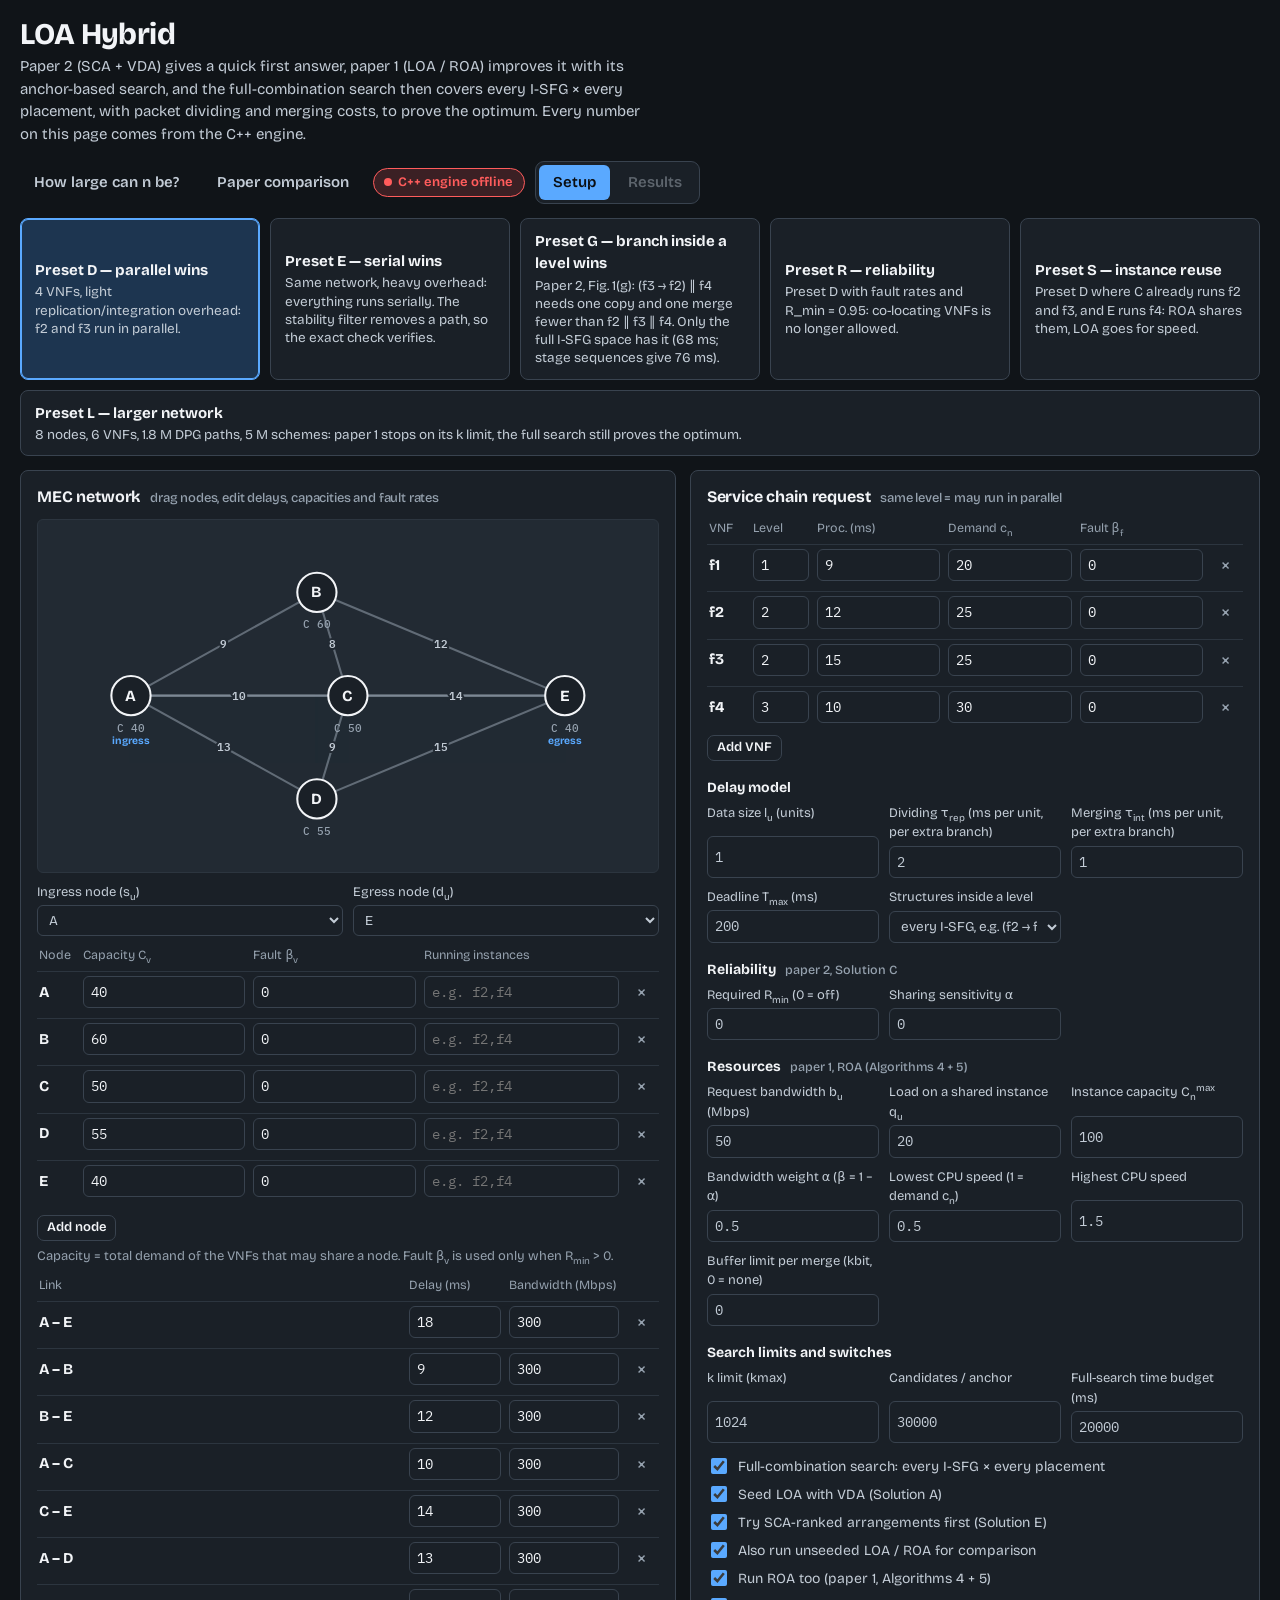
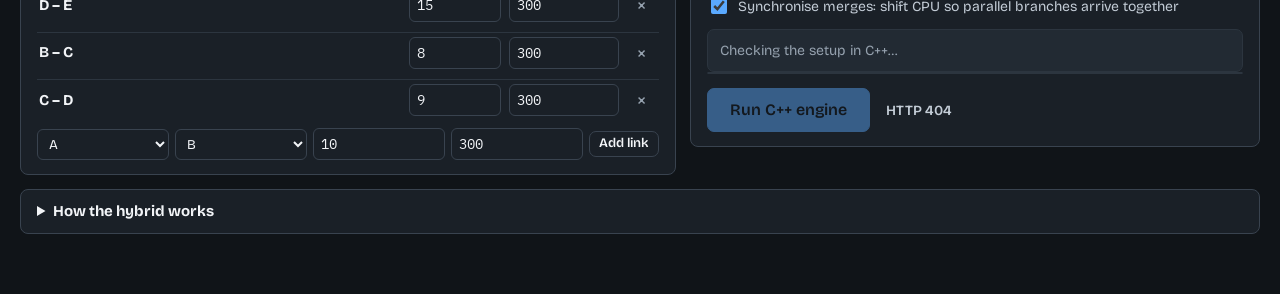
==== commit 766f467b: "depositioning done" ====
--- a/web/index.html
+++ b/web/index.html
@@ -141,6 +141,12 @@
       <div id="full"></div>
     </section>
 
+    <!-- Merge synchronisation -->
+    <section class="panel mt" id="syncPanel">
+      <h2>Merge synchronisation <small>early packets wait in the merge node's buffer (sync.cpp)</small></h2>
+      <div id="sync"></div>
+    </section>
+
     <!-- Comparison -->
     <section class="panel mt">
       <h2>Paper 1 vs paper 2 vs full search <small>latency from evalScheme(), resources from resourceCost()</small></h2>
@@ -178,17 +184,21 @@
         every I-SFG of each level (series-parallel: e.g. (f2 → f3) ∥ f4, paper 2 Fig. 1), and the
         number of DPG paths. Latency = longest branch of link delay + μ·l<sub>u</sub> +
         (out − 1)·τ<sub>rep</sub>·l<sub>u</sub> (dividing) + (in − 1)·τ<sub>int</sub>·l<sub>u</sub> (merging).</li>
-      <li><b>2. Seed</b> (<code>sca_vda.cpp</code>): SCA picks the I-SFG with the lowest
-        placement-free delay; VDA places VNFs greedily near their predecessors.</li>
-      <li><b>3. LOA / ROA</b> (<code>loa.cpp</code>, paper 1): k cheapest DPG paths → feasibility →
-        stability filter → coverage → anchors → prune when the next path is costlier than the best.
-        The anchor's VNFs keep their hosts, so only part of the space is looked at.</li>
-      <li><b>4. Full search</b> (<code>full.cpp</code>): every I-SFG (in order of its placement-free
-        delay) × every placement, branch and bound, starting from the best of steps 2 and 3.</li>
+      <li><b>2. Seed</b> (<code>sca_vda.cpp</code>): SCA picks the I-SFG with the lowest estimated
+        delay, using the average link delay; VDA places VNFs greedily near their predecessors.</li>
+      <li><b>3. Full search</b> (<code>full.cpp</code>): every I-SFG (in order of its placement-free
+        delay) × every placement, branch and bound, starting from the seed.</li>
+      <li><b>4. LOA / ROA</b> (<code>loa.cpp</code>, paper 1): the fallback when the full search ran out
+        of time. k cheapest DPG paths → feasibility → stability filter → coverage → anchors → prune when
+        the next path is costlier than the best. They also run for the comparison table, which does not
+        change the answer.</li>
       <li><b>5. Certify</b> (<code>hybrid.cpp</code>):
         <i>Optimal</i> when the full search finished;
         <i>Optimal (proven)</i> when it hit its time budget but LOA stopped on its own bound (latency only);
         <i>Bounded</i> otherwise: the best scheme found, with paper 2's Theorem 1 bound.</li>
+      <li><b>6. Synchronise merges</b> (<code>sync.cpp</code>): after the answer is chosen, early branches get
+        less CPU and late ones more, so packets reach each merge closer together and need less buffer.
+        Latency never rises.</li>
     </ul>
   </details>
 
